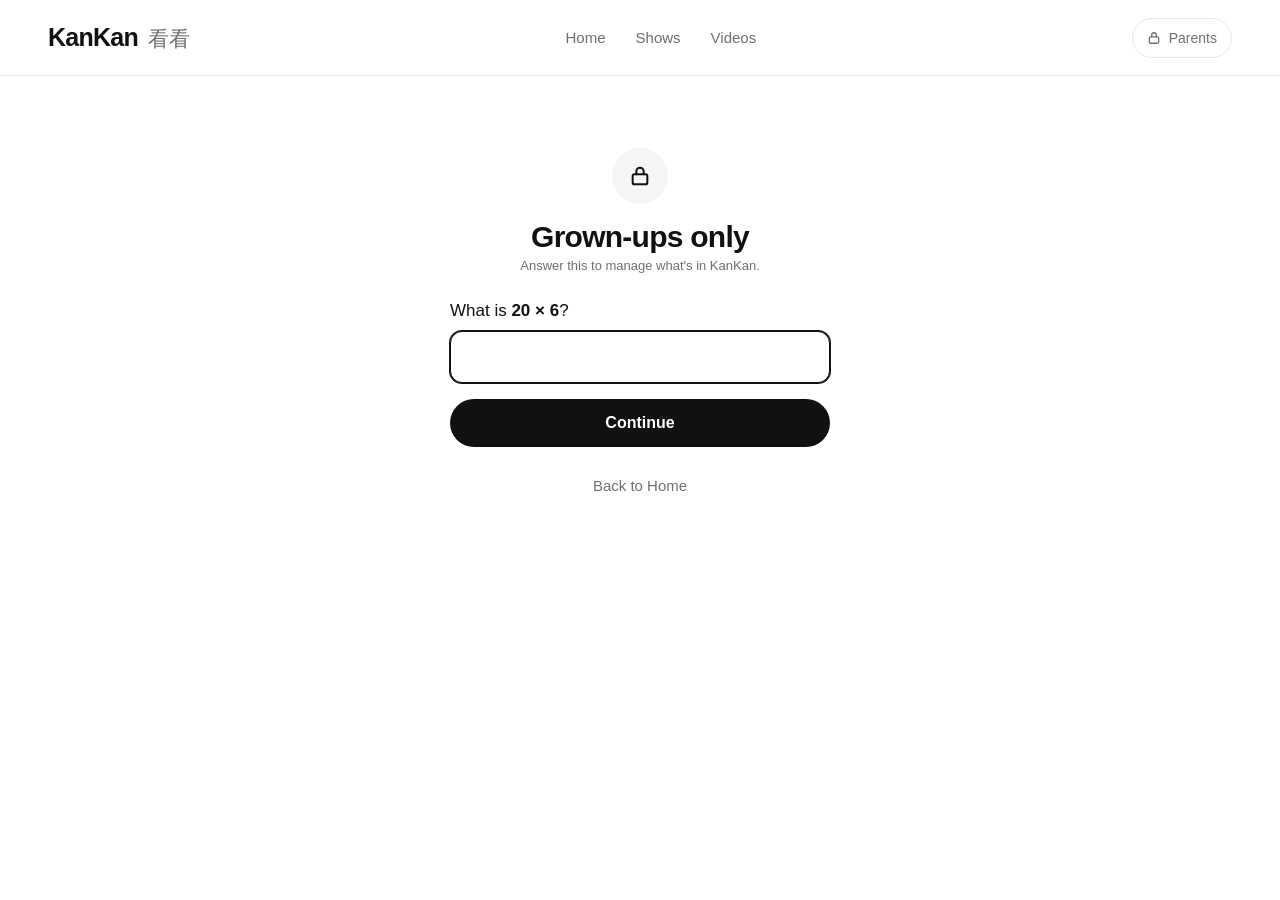
==== public/parents.html @ a8451473 "Phase 2: Parents area, YouTube lookup, library in D1 - Worker (src/index.js) with /api/library, /api" ====
<!doctype html>
<html lang="en">
<head>
  <meta charset="utf-8">
  <meta name="viewport" content="width=device-width, initial-scale=1, viewport-fit=cover">
  <title>Parents · KanKan 看看</title>
  <meta name="theme-color" content="#FFFFFF">
  <meta name="robots" content="noindex">
  <link rel="icon" href="favicon.svg" type="image/svg+xml">
  <link rel="stylesheet" href="css/style.css">
</head>
<body>
  <header class="site-header"></header>
  <main id="parents" class="parents-page"></main>
  <div class="toast" id="toast" role="status" aria-live="polite" hidden></div>

  <script src="js/app.js"></script>
  <script src="js/parents.js"></script>
</body>
</html>
---- public/css/style.css ----
/* KanKan — follows DESIGN.md */

:root {
  --bg: #FFFFFF;
  --text: #111111;
  --muted: #6E6E73;
  --faint: #A1A1A6;
  --line: #E8E8EB;
  --divider: #EFEFF1;
  --surface: #F5F5F7;
  --track: #E2E2E6;
  --pad: 48px;
  --card-w: 300px;
  --gap: 20px;
  --font: -apple-system, "SF Pro Text", BlinkMacSystemFont, "Helvetica Neue", Arial, "PingFang SC", "Hiragino Sans GB", sans-serif;
}

* { box-sizing: border-box; margin: 0; padding: 0; }
html { -webkit-text-size-adjust: 100%; }
body {
  background: var(--bg);
  color: var(--text);
  font-family: var(--font);
  -webkit-font-smoothing: antialiased;
  min-height: 100vh;
}
a { color: inherit; text-decoration: none; }
button { font: inherit; color: inherit; background: none; border: 0; cursor: pointer; }
img { display: block; }
main { padding-bottom: 64px; }

/* ---------- Header ---------- */
.site-header {
  height: 76px;
  display: flex;
  align-items: center;
  justify-content: space-between;
  padding: 0 var(--pad);
  border-bottom: 1px solid var(--line);
  background: var(--bg);
  position: sticky;
  top: 0;
  z-index: 10;
}
.logo { display: flex; align-items: baseline; gap: 10px; }
.logo b { font-size: 25px; font-weight: 700; letter-spacing: -0.03em; }
.logo span { font-size: 21px; font-weight: 400; color: var(--muted); }
.nav { display: flex; gap: 30px; font-size: 15px; font-weight: 500; color: var(--muted); }
.nav a { padding: 10px 0; }
.nav a:hover, .nav a.on { color: var(--text); }
.parents {
  display: flex; align-items: center; gap: 8px;
  font-size: 14px; font-weight: 500; color: var(--muted);
  border: 1px solid var(--line); padding: 8px 14px; border-radius: 999px;
  min-height: 40px;
}
.parents:hover { color: var(--text); }

/* ---------- Shared bits ---------- */
.back {
  display: inline-flex; align-items: center; gap: 6px;
  font-size: 15px; font-weight: 500; color: var(--muted);
  margin: 20px var(--pad) 0; min-height: 44px;
}
.back:hover { color: var(--text); }
.label {
  font-size: 13px; font-weight: 600; letter-spacing: 0.08em;
  text-transform: uppercase; color: var(--muted);
}
.meta { font-size: 13px; color: var(--muted); margin-top: 4px; }
.btns { display: flex; flex-wrap: wrap; gap: 12px; margin-top: 24px; }
.btn {
  display: inline-flex; align-items: center; justify-content: center; gap: 9px;
  font-size: 16px; font-weight: 600; padding: 13px 24px; border-radius: 999px;
  min-height: 48px; transition: transform .15s ease, opacity .15s ease;
}
.btn:active { transform: scale(0.97); }
.btn-dark { background: var(--text); color: #fff; }
.btn-dark:hover { opacity: .88; }
.btn-outline { border: 1px solid #D9D9DE; color: var(--text); }
.btn-outline:hover { background: var(--surface); }
.btn-light { background: #fff; color: var(--text); }
.btn-light:hover { opacity: .92; }
.btn-glass { background: rgba(255,255,255,.22); color: #fff; -webkit-backdrop-filter: blur(8px); backdrop-filter: blur(8px); }
.btn-glass:hover { background: rgba(255,255,255,.32); }

.thumb { position: relative; aspect-ratio: 16 / 9; border-radius: 12px; overflow: hidden; background: var(--surface); }
.thumb img { width: 100%; height: 100%; object-fit: cover; transition: transform .25s ease; }

.track { height: 4px; border-radius: 2px; background: var(--track); overflow: hidden; }
.track > div { height: 100%; background: var(--text); border-radius: 2px; }

/* ---------- Home banner ---------- */
.hero {
  position: relative; display: block;
  margin: 28px var(--pad) 0; height: 470px;
  border-radius: 18px; overflow: hidden; background: var(--surface);
}
.hero > img { width: 100%; height: 100%; object-fit: cover; object-position: center 30%; }
.hero .shade { position: absolute; inset: 0; background: linear-gradient(90deg, rgba(0,0,0,.72) 0%, rgba(0,0,0,.35) 42%, rgba(0,0,0,0) 65%); }
.hero .text { position: absolute; left: 48px; bottom: 48px; right: 48px; max-width: 460px; color: #fff; }
.hero .label { color: rgba(255,255,255,.85); }
.hero h1 { font-size: 52px; font-weight: 700; letter-spacing: -0.035em; line-height: 1.05; margin: 8px 0 10px; }
.hero p { font-size: 16px; line-height: 1.45; opacity: .9; }

/* ---------- Rows of cards ---------- */
.row-section { margin-top: 44px; position: relative; }
.row-section h2 {
  font-size: 21px; font-weight: 650; letter-spacing: -0.015em;
  margin: 0 var(--pad) 16px; scroll-margin-top: 96px;
}
.row {
  display: flex; gap: var(--gap);
  overflow-x: auto; overscroll-behavior-x: contain;
  scroll-snap-type: x mandatory; scroll-padding: 0 var(--pad);
  padding: 8px var(--pad) 4px; margin-top: -8px;
  scrollbar-width: none;
}
.row::-webkit-scrollbar { display: none; }
.card { flex: 0 0 var(--card-w); scroll-snap-align: start; min-width: 0; }
.card .title {
  font-size: 15px; font-weight: 600; letter-spacing: -0.01em; margin-top: 11px;
  white-space: nowrap; overflow: hidden; text-overflow: ellipsis;
}
.card .track { margin-top: 10px; }
.card.show { position: relative; padding-top: 8px; margin-top: -8px; }
.card.show .stack { position: absolute; top: 0; left: 14px; right: 14px; height: 20px; border-radius: 10px 10px 0 0; background: var(--track); }
.card.show .title { font-size: 16px; }

/* Row arrows: only for mouse users */
.arrow {
  display: none; position: absolute; z-index: 2;
  top: calc(41px + var(--card-w) * 0.28125 - 22px); /* middle of the thumbnails */
  width: 44px; height: 44px; border-radius: 50%;
  background: #fff; box-shadow: 0 2px 10px rgba(0,0,0,.15);
  align-items: center; justify-content: center;
}
.arrow.left { left: 16px; }
.arrow.right { right: 16px; }
@media (hover: hover) {
  .card:hover .thumb img { transform: scale(1.04); }
  .row-section:hover .arrow.can { display: flex; }
}

/* ---------- Show page ---------- */
.show-hero {
  margin: 12px var(--pad) 0;
  display: flex; gap: 56px; align-items: center; justify-content: space-between;
}
.show-hero .text { flex: 1; max-width: 480px; }
.show-hero h1 { font-size: 56px; font-weight: 700; letter-spacing: -0.035em; line-height: 1.05; margin: 8px 0 12px; }
.show-hero p { font-size: 17px; line-height: 1.5; color: #3A3A3C; }
.show-hero .thumb { flex: 0 1 760px; border-radius: 18px; }

.episodes { margin: 40px var(--pad) 0; }
.episodes-head { display: flex; justify-content: space-between; align-items: baseline; gap: 16px; margin-bottom: 8px; }
.episodes-head h2 { font-size: 21px; font-weight: 650; letter-spacing: -0.015em; }
.ep {
  display: flex; align-items: center; gap: 24px;
  padding: 16px; border-top: 1px solid var(--divider); border-radius: 14px;
}
.ep:hover { background: var(--surface); }
.ep.now { background: var(--surface); border-top-color: transparent; }
.ep.now + .ep, .ep:hover + .ep { border-top-color: transparent; }
.ep .num { width: 32px; flex: none; font-size: 22px; font-weight: 600; color: var(--faint); text-align: center; }
.ep .thumb { width: 224px; flex: none; border-radius: 10px; }
.ep .info { flex: 1; min-width: 0; }
.ep .title { font-size: 17px; font-weight: 600; letter-spacing: -0.01em; }
.ep .state { display: flex; align-items: center; gap: 12px; margin-top: 10px; }
.ep .state:empty { display: none; }
.ep .state .track { width: 120px; }
.pill { font-size: 12px; font-weight: 600; color: var(--muted); background: #F0F0F2; padding: 3px 9px; border-radius: 999px; }

/* ---------- Watch screen ---------- */
.watch { display: flex; gap: 32px; margin: 12px var(--pad) 0; align-items: flex-start; }
.watch-main { flex: 1; min-width: 0; }
.player-box { position: relative; aspect-ratio: 16 / 9; border-radius: 14px; overflow: hidden; background: #000; }
.player-box iframe, .player-box #player { position: absolute; inset: 0; width: 100%; height: 100%; border: 0; }
.blocked {
  position: absolute; inset: 0; display: flex; flex-direction: column;
  align-items: center; justify-content: center; text-align: center; gap: 10px;
  padding: 24px; background: var(--surface); color: var(--text);
}
.blocked[hidden] { display: none; }
.blocked h2 { font-size: 22px; font-weight: 700; letter-spacing: -0.02em; }
.blocked p { color: var(--muted); max-width: 420px; line-height: 1.45; }
.blocked .btn { margin-top: 10px; }
.watch-info { margin-top: 20px; }
.watch-info h1 { font-size: 30px; font-weight: 700; letter-spacing: -0.025em; margin: 6px 0; }
.watch-info .meta a { text-decoration: underline; }
.watch-side { width: 360px; flex: none; }
.next-card { display: block; border: 1px solid var(--line); border-radius: 16px; padding: 16px; }
.next-card.ended { border-color: var(--text); box-shadow: 0 0 0 1px var(--text); }
.next-card .label { margin-bottom: 12px; }
.next-card .thumb { border-radius: 10px; }
.next-card .title { font-size: 17px; font-weight: 600; margin-top: 12px; }
.next-card .btn { width: 100%; margin-top: 14px; }
.side-list h3 { font-size: 15px; font-weight: 650; margin: 28px 0 12px; }
.up { display: flex; gap: 12px; align-items: center; margin-bottom: 14px; border-radius: 10px; }
.up:hover .title { text-decoration: underline; }
.up .thumb { width: 140px; flex: none; border-radius: 8px; }
.up .title { font-size: 14px; font-weight: 600; line-height: 1.3; }

.empty { margin: 80px var(--pad); text-align: center; color: var(--muted); }
.empty .btn { margin-top: 16px; }

/* ---------- Parents area ---------- */
.parents-page { max-width: 880px; margin: 0 auto; padding: 0 var(--pad) 64px; }
.field {
  width: 100%; min-height: 48px; padding: 12px 14px;
  font: inherit; font-size: 16px; color: var(--text); background: #fff;
  border: 1px solid #D9D9DE; border-radius: 12px; outline: none;
}
.field:focus { border-color: var(--text); box-shadow: 0 0 0 1px var(--text); }
.form-msg { min-height: 20px; margin-top: 10px; font-size: 14px; color: #B42318; }
.form-msg:empty { min-height: 0; margin: 0; }
.note { margin-top: 12px; font-size: 14px; line-height: 1.45; color: #3A3A3C; background: var(--surface); border-radius: 10px; padding: 10px 12px; }
.btn:disabled { opacity: .55; cursor: default; }
.btn-small { min-height: 40px; padding: 8px 16px; font-size: 14px; }
.btn.danger { color: #B42318; }
.linkish { text-decoration: underline; color: inherit; }

.gate { max-width: 380px; margin: 72px auto 0; text-align: center; }
.gate-icon { width: 56px; height: 56px; margin: 0 auto 16px; border-radius: 50%; background: var(--surface); display: flex; align-items: center; justify-content: center; }
.gate-icon svg { width: 22px; height: 22px; }
.gate h1 { font-size: 30px; font-weight: 700; letter-spacing: -0.025em; }
.gate form { margin-top: 28px; text-align: left; }
.gate label { display: block; font-size: 17px; margin-bottom: 10px; }
.gate .field { font-size: 22px; text-align: center; letter-spacing: .05em; }
.gate .btn { width: 100%; margin-top: 16px; }
.back-link { display: inline-block; margin-top: 20px; font-size: 15px; color: var(--muted); padding: 10px; }

.parents-head { display: flex; justify-content: space-between; align-items: flex-end; gap: 16px; margin: 32px 0 24px; }
.parents-head h1 { font-size: 34px; font-weight: 700; letter-spacing: -0.03em; margin-top: 4px; }
.panel { border: 1px solid var(--line); border-radius: 18px; padding: 24px; margin-bottom: 24px; }
.panel h2 { font-size: 21px; font-weight: 650; letter-spacing: -0.015em; }
.panel h3 { font-size: 15px; font-weight: 650; margin: 24px 0 8px; display: flex; align-items: center; gap: 8px; }
.count { font-size: 12px; font-weight: 600; color: var(--muted); background: #F0F0F2; padding: 2px 8px; border-radius: 999px; }
.add-row { display: flex; gap: 12px; margin-top: 16px; }
.add-row .btn { flex: none; }

.preview { display: flex; gap: 20px; margin-top: 20px; padding-top: 20px; border-top: 1px solid var(--divider); }
.preview .thumb { width: 280px; flex: none; align-self: flex-start; }
.preview-info { flex: 1; min-width: 0; }
.name-label { display: block; font-size: 13px; color: var(--muted); margin: 12px 0 6px; }
.desc { font-size: 15px; line-height: 1.45; color: #3A3A3C; margin-top: 12px; }

.lib-row { display: flex; align-items: center; gap: 16px; padding: 12px 0; border-top: 1px solid var(--divider); }
.lib-row .thumb { width: 128px; flex: none; border-radius: 8px; }
.lib-info { flex: 1; min-width: 0; }
.lib-info .title { font-size: 16px; font-weight: 600; white-space: nowrap; overflow: hidden; text-overflow: ellipsis; }
.lib-actions { display: flex; gap: 8px; flex: none; }

.toast {
  position: fixed; left: 50%; bottom: max(24px, env(safe-area-inset-bottom)); transform: translateX(-50%);
  background: var(--text); color: #fff; font-size: 15px; font-weight: 500;
  padding: 12px 18px; border-radius: 999px; box-shadow: 0 6px 20px rgba(0,0,0,.18);
  max-width: calc(100vw - 32px); z-index: 20;
}
.toast[hidden] { display: none; }
.empty h2 { font-size: 24px; font-weight: 700; color: var(--text); letter-spacing: -0.02em; margin-bottom: 8px; }

@media (max-width: 720px) {
  .parents-head h1 { font-size: 26px; }
  .panel { padding: 16px; border-radius: 14px; }
  .add-row { flex-direction: column; }
  .preview { flex-direction: column; }
  .preview .thumb { width: 100%; }
  .lib-row { flex-wrap: wrap; }
  .lib-row .thumb { width: 96px; }
  .lib-actions { width: 100%; justify-content: flex-end; }
}

/* ---------- iPad ---------- */
@media (max-width: 1100px) {
  :root { --pad: 32px; --card-w: 260px; }
  .hero { height: 400px; }
  .hero h1 { font-size: 44px; }
  .show-hero { gap: 32px; }
  .show-hero h1 { font-size: 44px; }
  .watch { flex-direction: column; align-items: stretch; }
  .watch-side { width: 100%; display: grid; grid-template-columns: 1fr 1fr; gap: 24px; }
  .side-list h3 { margin-top: 0; }
}

/* ---------- Phone ---------- */
@media (max-width: 720px) {
  :root { --pad: 16px; --card-w: 72vw; --gap: 12px; }
  .site-header { height: 60px; }
  .logo b { font-size: 22px; }
  .logo span { font-size: 18px; }
  .nav { display: none; }
  .parents { padding: 8px 12px; }
  .parents .word { display: none; }
  .hero { margin-top: 16px; height: auto; aspect-ratio: 4 / 5; max-height: 70vh; border-radius: 16px; }
  .hero > img { object-position: 60% center; }
  .hero .shade { background: linear-gradient(0deg, rgba(0,0,0,.78) 0%, rgba(0,0,0,.35) 50%, rgba(0,0,0,0) 75%); }
  .hero .text { left: 20px; right: 20px; bottom: 20px; }
  .hero h1 { font-size: 34px; }
  .hero p { font-size: 15px; }
  .btns { margin-top: 18px; }
  .btn { padding: 12px 18px; font-size: 15px; }
  .row-section { margin-top: 32px; }
  .row-section h2 { font-size: 19px; margin-bottom: 12px; }
  .back { margin-top: 8px; }
  .show-hero { flex-direction: column-reverse; align-items: stretch; gap: 20px; }
  .show-hero .thumb { flex: none; width: 100%; border-radius: 14px; }
  .show-hero h1 { font-size: 34px; }
  .show-hero p { font-size: 15px; }
  .episodes { margin-top: 32px; }
  .episodes-head .meta { display: none; }
  .ep { gap: 12px; padding: 12px 8px; }
  .ep .num { display: none; }
  .ep .thumb { width: 136px; border-radius: 8px; }
  .ep .title { font-size: 15px; }
  .ep .state { margin-top: 6px; }
  .ep .state .track { width: 72px; }
  .watch { margin-left: 0; margin-right: 0; gap: 20px; }
  .player-box { border-radius: 0; }
  .watch-info { margin: 16px var(--pad) 0; }
  .watch-info h1 { font-size: 22px; }
  .watch-side { display: block; padding: 0 var(--pad); }
  .side-list h3 { margin-top: 24px; }
  .up .thumb { width: 128px; }
}
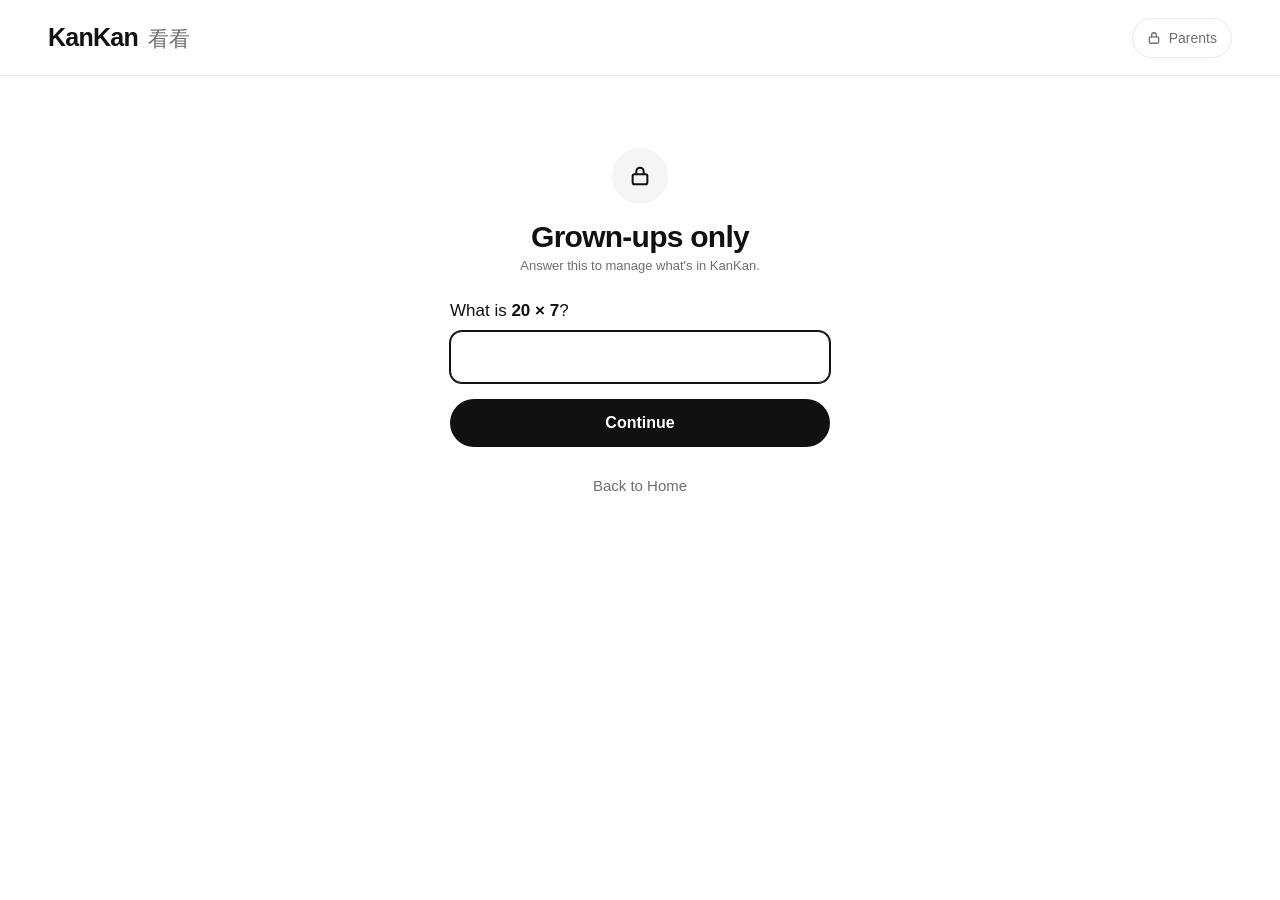
==== commit e5945d52: "App icon: friendly TV on blue; favicon, home-screen icon, share picture - favicon.svg / favicon.ico " ====
--- a/public/parents.html
+++ b/public/parents.html
@@ -6,7 +6,23 @@
   <title>Parents · KanKan 看看</title>
   <meta name="theme-color" content="#FFFFFF">
   <meta name="robots" content="noindex">
-  <link rel="icon" href="favicon.svg" type="image/svg+xml">
+  <meta name="description" content="Shows and videos, picked by the family.">
+  <link rel="icon" href="/favicon.ico" sizes="32x32">
+  <link rel="icon" href="/favicon.svg" type="image/svg+xml">
+  <link rel="apple-touch-icon" href="/apple-touch-icon.png">
+  <link rel="manifest" href="/site.webmanifest">
+  <meta name="mobile-web-app-capable" content="yes">
+  <meta name="apple-mobile-web-app-capable" content="yes">
+  <meta name="apple-mobile-web-app-title" content="KanKan">
+  <meta name="apple-mobile-web-app-status-bar-style" content="default">
+  <meta property="og:type" content="website">
+  <meta property="og:site_name" content="KanKan 看看">
+  <meta property="og:title" content="KanKan 看看">
+  <meta property="og:description" content="Shows and videos, picked by the family.">
+  <meta property="og:image" content="https://kankan.kasahkod.cc/og-image.png">
+  <meta property="og:image:width" content="1200">
+  <meta property="og:image:height" content="630">
+  <meta name="twitter:card" content="summary_large_image">
   <link rel="stylesheet" href="css/style.css">
 </head>
 <body>
--- a/public/css/style.css
+++ b/public/css/style.css
@@ -269,7 +269,45 @@
   .lib-row { flex-wrap: wrap; }
   .lib-row .thumb { width: 96px; }
   .lib-actions { width: 100%; justify-content: flex-end; }
-}
+  .cover { flex-basis: 128px; }
+}
+
+/* ---------- Chips (tags, age switcher) ---------- */
+.chips { display: flex; flex-wrap: wrap; gap: 8px; }
+.chip {
+  display: inline-flex; align-items: center; gap: 6px;
+  min-height: 40px; padding: 8px 14px; border-radius: 999px;
+  border: 1px solid #D9D9DE; background: #fff; color: var(--text);
+  font-size: 14px; font-weight: 500; transition: background .15s ease, border-color .15s ease;
+}
+.chip span { color: var(--muted); font-weight: 400; }
+.chip:hover { background: var(--surface); }
+.chip[aria-pressed="true"] { background: var(--text); border-color: var(--text); color: #fff; }
+.chip[aria-pressed="true"] span { color: rgba(255,255,255,.7); }
+
+/* Details form in Parents */
+.details { margin-top: 20px; padding-top: 20px; border-top: 1px solid var(--divider); }
+.details fieldset { border: 0; margin-top: 20px; min-width: 0; }
+.details legend { font-size: 13px; font-weight: 600; letter-spacing: .06em; text-transform: uppercase; color: var(--muted); margin-bottom: 10px; }
+.details legend .req { text-transform: none; letter-spacing: 0; font-weight: 400; margin-left: 6px; }
+.details .name-label { margin-top: 0; }
+.details .btns { margin-top: 24px; }
+.hint { font-size: 14px; color: var(--muted); margin-top: 10px; }
+.hint b { color: var(--text); font-weight: 600; }
+.covers { display: flex; gap: 10px; overflow-x: auto; padding: 4px 2px 8px; scrollbar-width: thin; }
+.cover { flex: 0 0 150px; aspect-ratio: 16 / 9; border-radius: 10px; overflow: hidden; padding: 0; background: var(--surface); outline: 3px solid transparent; outline-offset: 2px; }
+.cover img { width: 100%; height: 100%; object-fit: cover; }
+.cover.on { outline-color: var(--text); }
+.edit-box { padding: 0 0 20px; }
+.edit-box .details { margin-top: 0; }
+.lib-info .tags { font-size: 13px; color: #3A3A3C; margin-top: 4px; }
+.unsorted { font-size: 12px; font-weight: 600; color: #8A5A00; background: #FFF4D6; padding: 2px 8px; border-radius: 999px; }
+
+/* Age switcher on Home */
+.age-bar { display: flex; gap: 8px; overflow-x: auto; padding: 20px var(--pad) 0; scrollbar-width: none; }
+.age-bar::-webkit-scrollbar { display: none; }
+.age-bar .chip { flex: none; }
+.row-section h2 .sub { font-size: 15px; font-weight: 500; color: var(--muted); margin-left: 8px; letter-spacing: 0; }
 
 /* ---------- iPad ---------- */
 @media (max-width: 1100px) {
